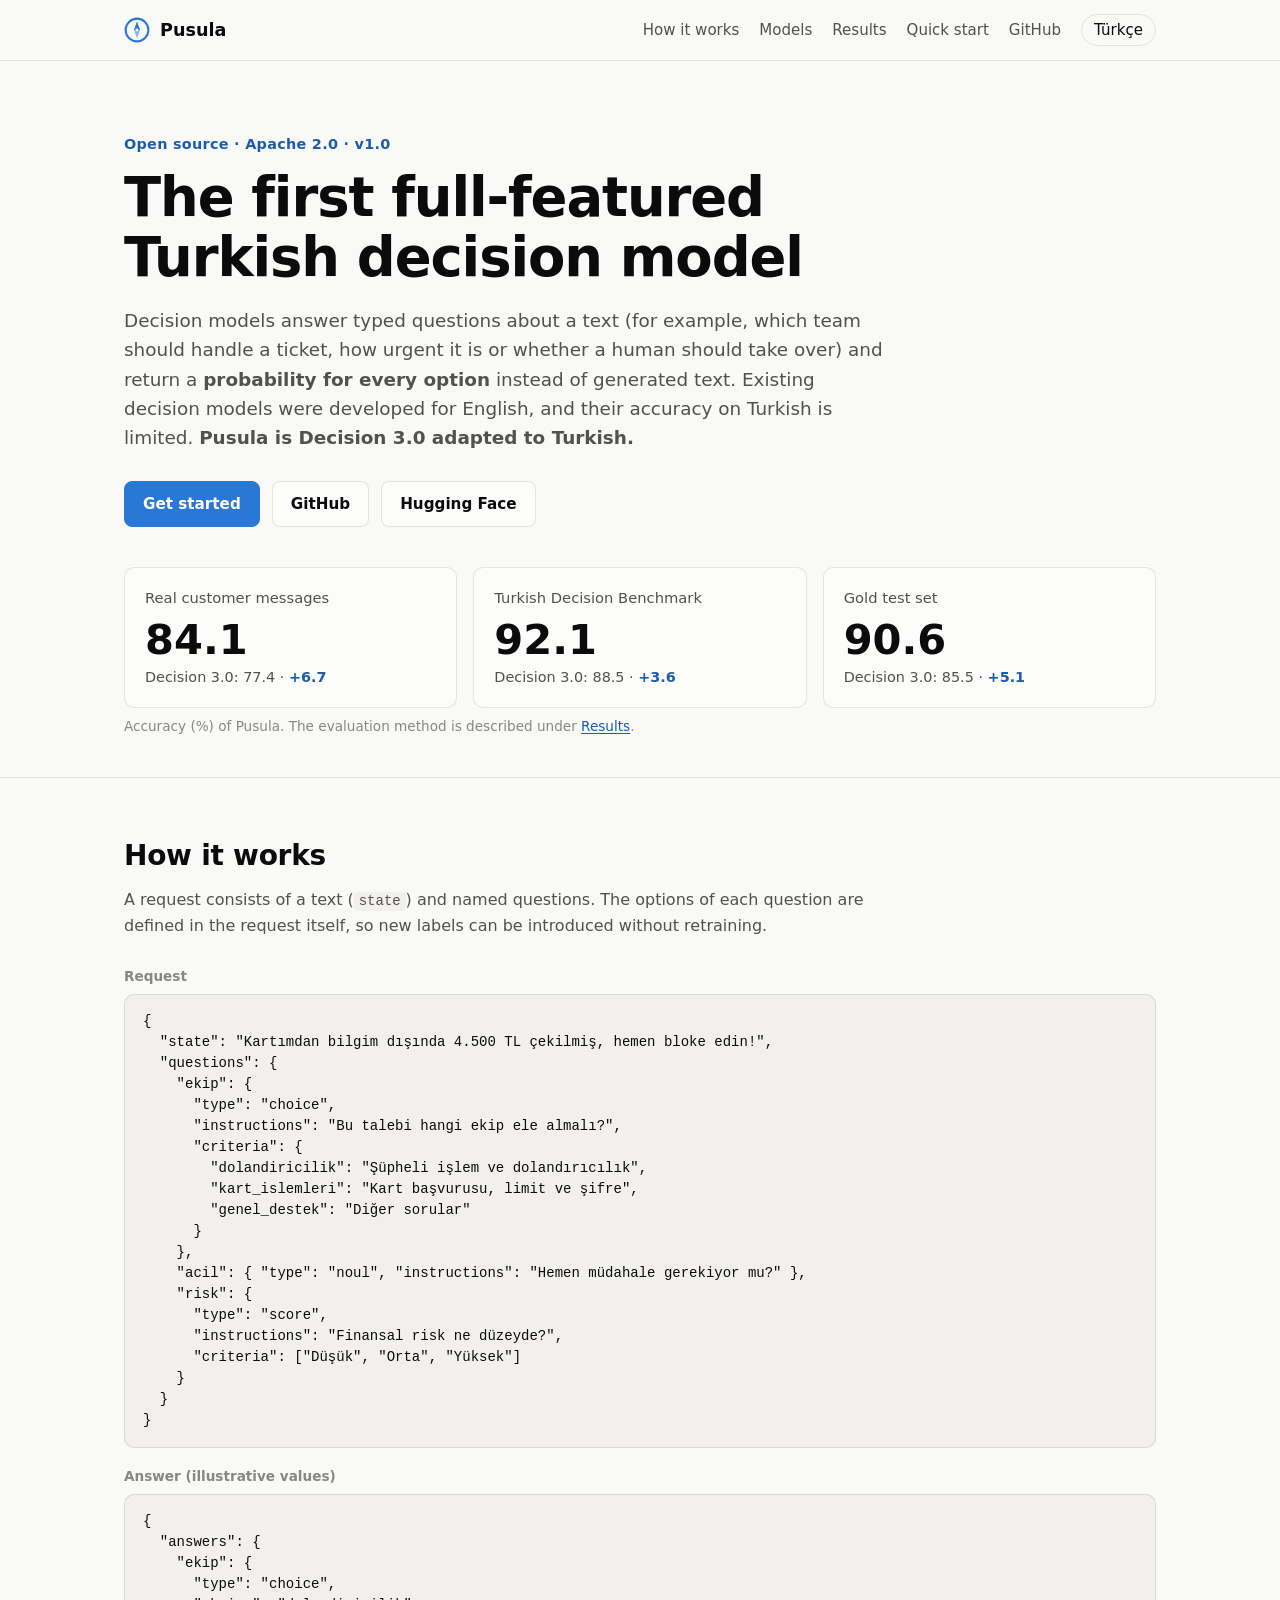
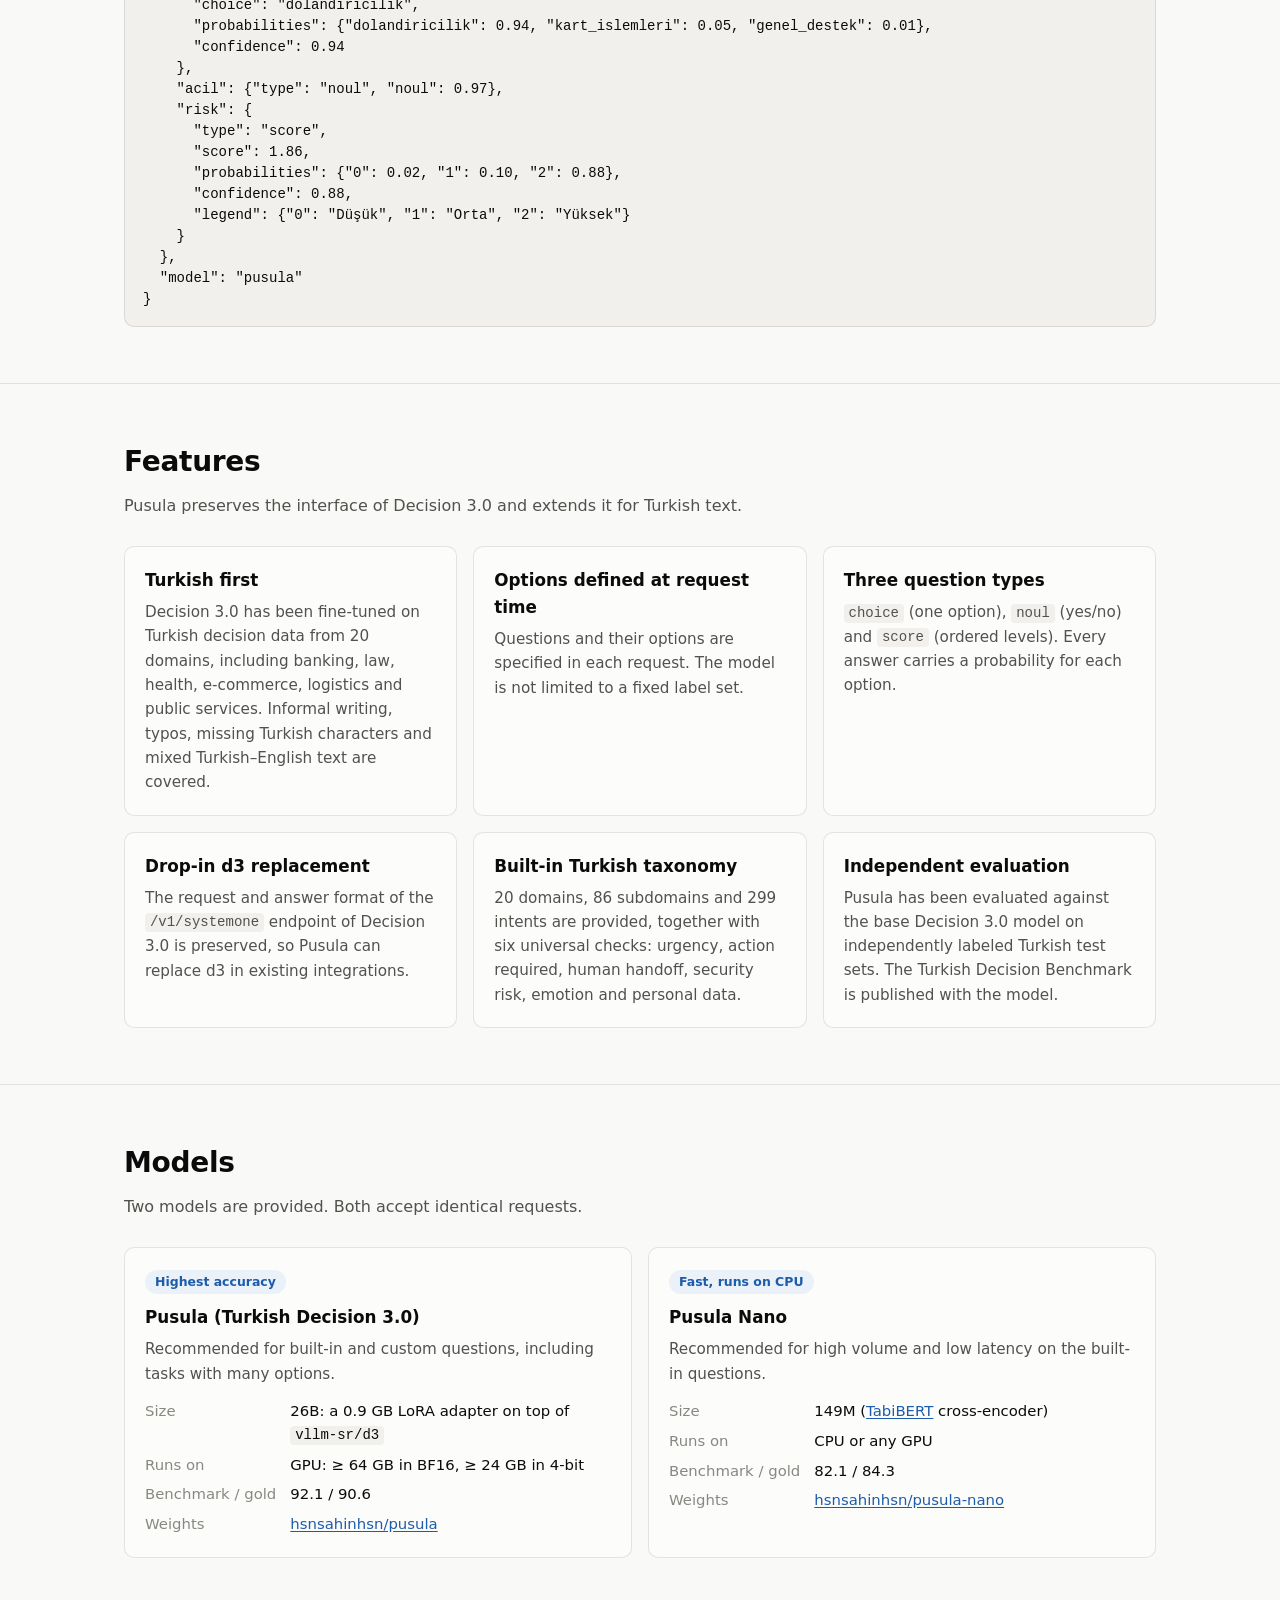
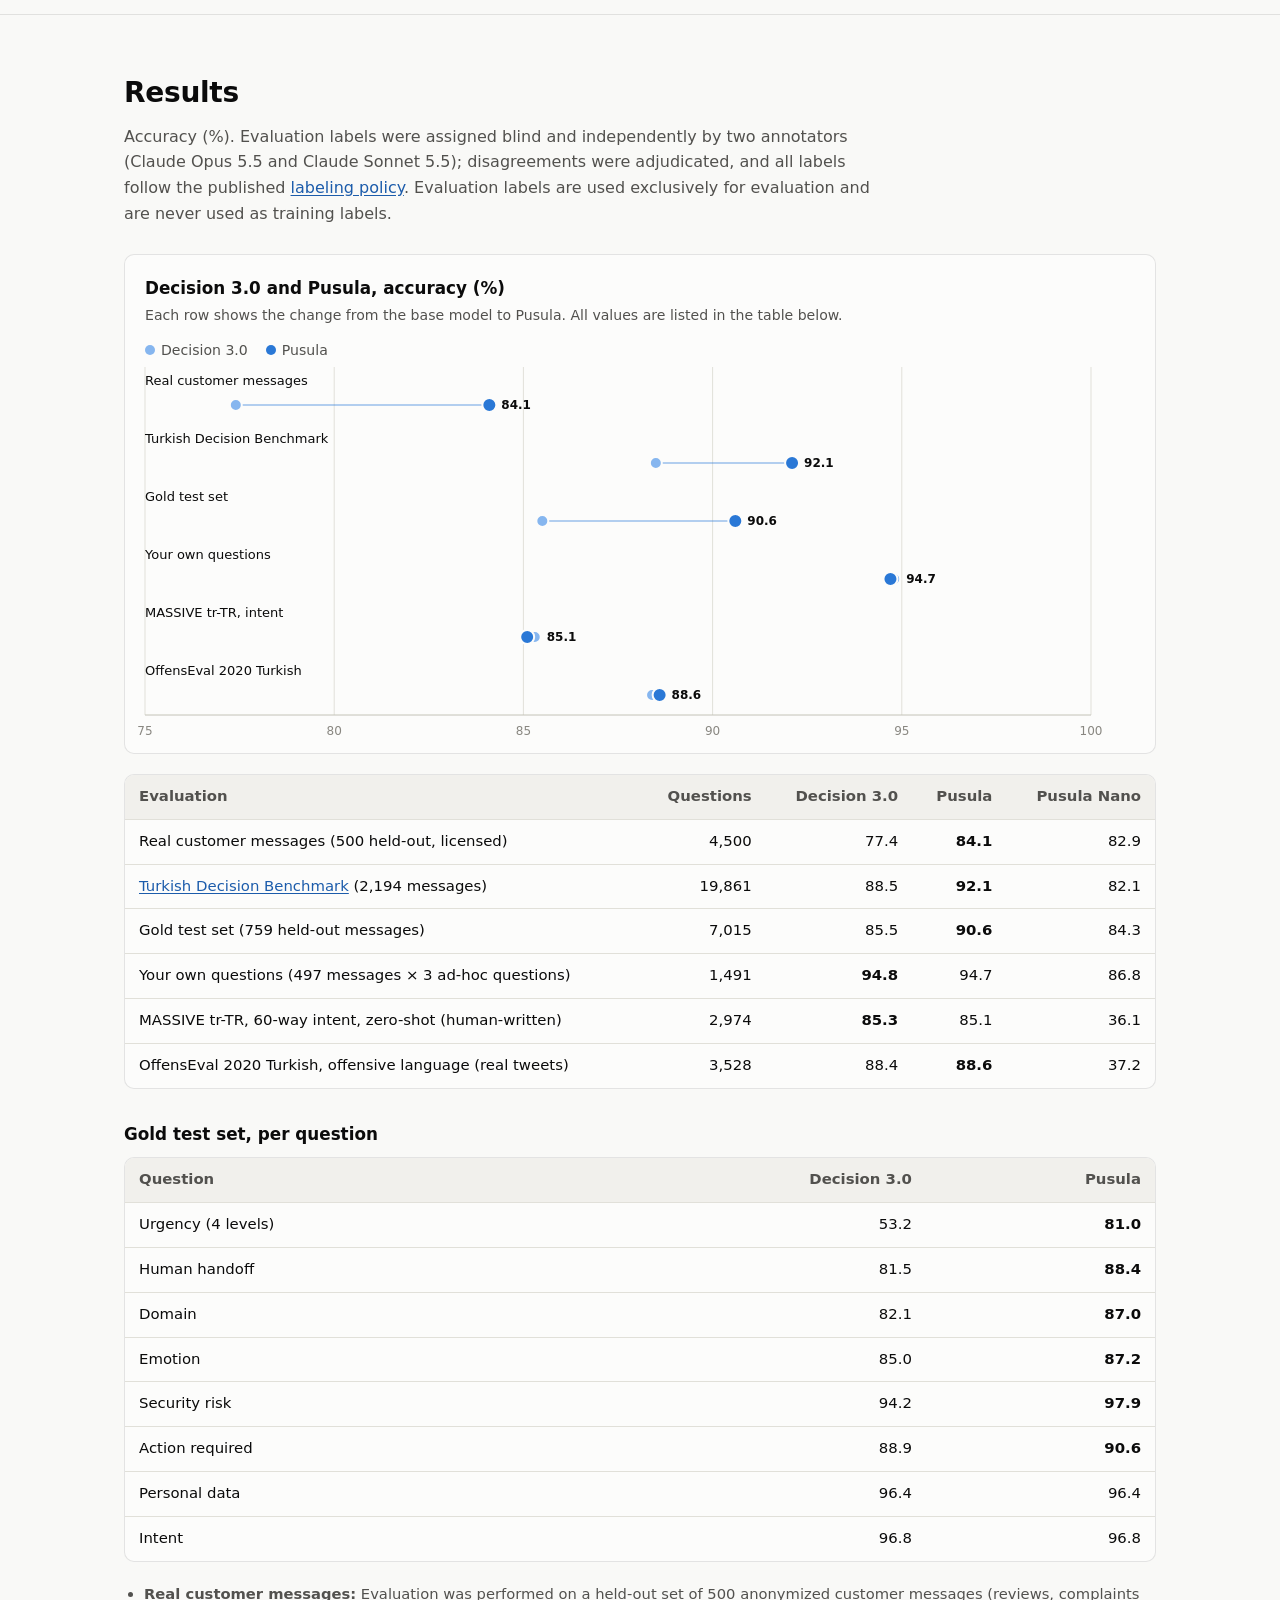
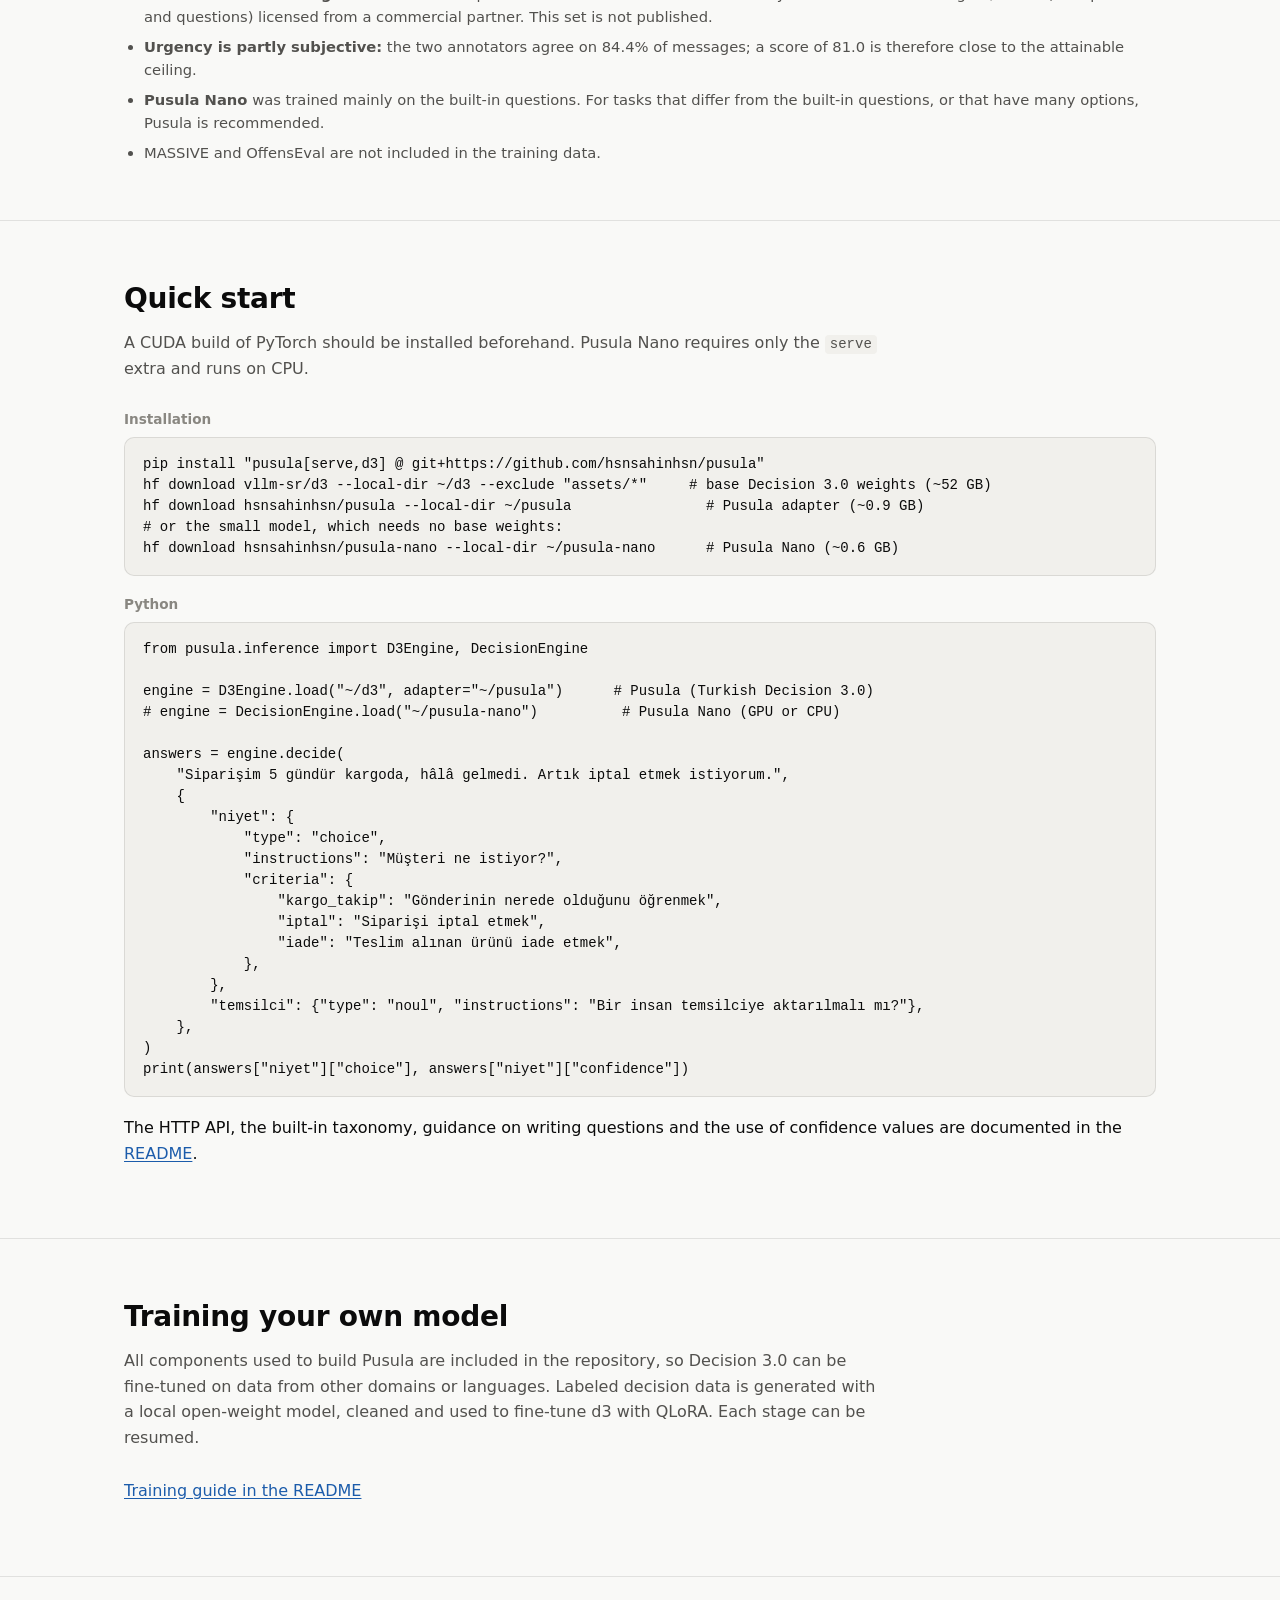
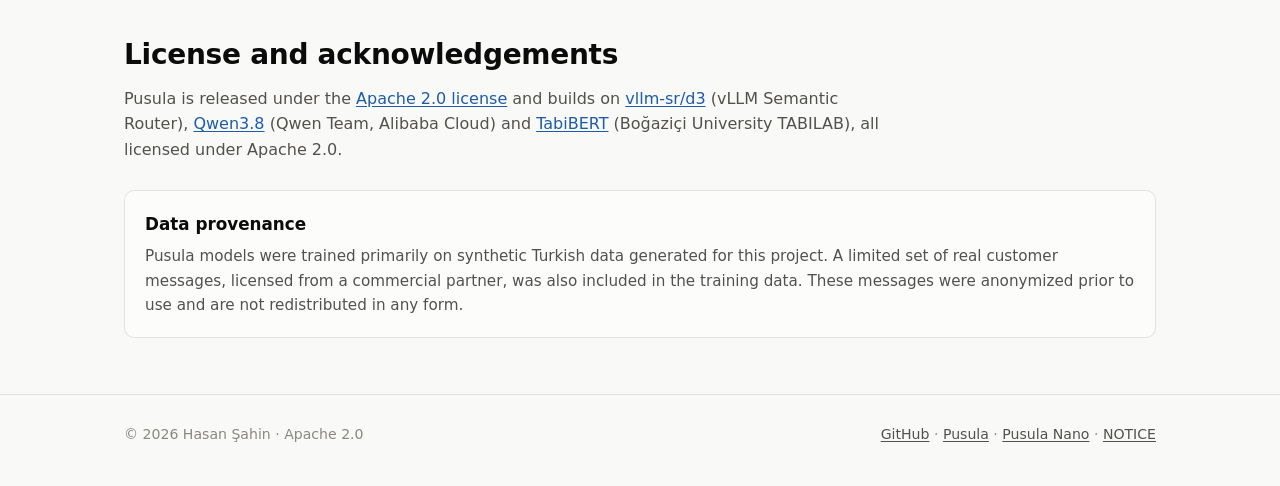
==== site/index.html @ 40d9ed38 "feat(site): bilingual project page on GitHub Pages Static page in site/ (English and Turkish; the ro" ====
<!doctype html>
<html lang="en" data-root="1">
<head>
<meta charset="utf-8">
<meta name="viewport" content="width=device-width, initial-scale=1">
<meta http-equiv="Content-Security-Policy" content="default-src 'self'; script-src 'self'; style-src 'self'; img-src 'self' data:; object-src 'none'; base-uri 'none'; form-action 'none'">
<title>Pusula: Turkish decision models</title>
<meta name="description" content="Pusula is Decision 3.0 adapted to Turkish. Pusula, Türkçeye uyarlanmış Decision 3.0'dır.">
<link rel="alternate" hreflang="en" href="https://hsnsahinhsn.github.io/pusula/en/">
<link rel="alternate" hreflang="tr" href="https://hsnsahinhsn.github.io/pusula/tr/">
<link rel="alternate" hreflang="x-default" href="https://hsnsahinhsn.github.io/pusula/">
<link rel="icon" href="assets/favicon.svg" type="image/svg+xml">
<link rel="stylesheet" href="assets/style.css">
<script src="assets/site.js"></script>
</head>
<body>
<main class="chooser">
  <div>
    <img src="assets/favicon.svg" alt="" width="56" height="56">
    <h1>Pusula</h1>
    <p>The first full-featured Turkish decision model<br><span lang="tr">İlk Türkçe tam donanımlı karar modeli</span></p>
    <div class="cta">
      <a class="btn" href="en/" data-lang="en" hreflang="en">English</a>
      <a class="btn" href="tr/" data-lang="tr" hreflang="tr" lang="tr">Türkçe</a>
    </div>
  </div>
</main>
</body>
</html>
---- site/assets/style.css ----
/* Pusula project page. No external fonts, scripts or trackers. */
:root {
  color-scheme: light;
  --page: #f9f9f7;
  --surface: #fcfcfb;
  --surface-2: #f1f0ec;
  --ink: #0b0b0b;
  --ink-2: #52514e;
  --muted: #898781;
  --grid: #e1e0d9;
  --axis: #c3c2b7;
  --border: rgba(11, 11, 11, 0.10);
  --accent: #2a78d6;
  --accent-ink: #1c5cab;
  --accent-wash: rgba(42, 120, 214, 0.08);
  /* dumbbell: one hue, two shades (validated, ordinal) */
  --base: #86b6ef;
  --pusula: #2a78d6;
  --link: rgba(42, 120, 214, 0.35);
  --radius: 10px;
  --sans: system-ui, -apple-system, "Segoe UI", Roboto, "Helvetica Neue", sans-serif;
  --mono: ui-monospace, SFMono-Regular, "SF Mono", Menlo, Consolas, "Liberation Mono", monospace;
}
@media (prefers-color-scheme: dark) {
  :root {
    color-scheme: dark;
    --page: #0d0d0d;
    --surface: #1a1a19;
    --surface-2: #232321;
    --ink: #ffffff;
    --ink-2: #c3c2b7;
    --muted: #898781;
    --grid: #2c2c2a;
    --axis: #383835;
    --border: rgba(255, 255, 255, 0.10);
    --accent: #3987e5;
    --accent-ink: #86b6ef;
    --accent-wash: rgba(57, 135, 229, 0.12);
    --base: #1c5cab;
    --pusula: #6da7ec;
    --link: rgba(109, 167, 236, 0.35);
  }
}

* { box-sizing: border-box; }
html { scroll-behavior: smooth; }
body {
  margin: 0;
  background: var(--page);
  color: var(--ink);
  font: 16px/1.6 var(--sans);
  -webkit-font-smoothing: antialiased;
}
a { color: var(--accent-ink); text-underline-offset: 2px; }
a:hover { color: var(--accent); }
code, pre { font-family: var(--mono); font-size: 0.875rem; }
:not(pre) > code { background: var(--surface-2); padding: 0.1em 0.35em; border-radius: 4px; }
:focus-visible { outline: 2px solid var(--accent); outline-offset: 2px; }

.wrap { max-width: 1080px; margin: 0 auto; padding: 0 24px; }

/* header */
.top {
  position: sticky; top: 0; z-index: 10;
  background: color-mix(in srgb, var(--page) 88%, transparent);
  backdrop-filter: blur(8px);
  border-bottom: 1px solid var(--border);
}
.top .wrap { display: flex; align-items: center; gap: 24px; height: 60px; }
.brand { display: flex; align-items: center; gap: 10px; font-weight: 650; font-size: 1.1rem; color: var(--ink); text-decoration: none; }
.brand svg { width: 26px; height: 26px; }
.nav { display: flex; gap: 20px; margin-left: auto; align-items: center; }
.nav a { color: var(--ink-2); text-decoration: none; font-size: 0.94rem; }
.nav a:hover { color: var(--ink); }
.nav .lang { border: 1px solid var(--border); border-radius: 999px; padding: 3px 12px; color: var(--ink); }
@media (max-width: 760px) { .nav a:not(.lang):not(.gh) { display: none; } }

/* hero */
.hero { padding-top: 72px; padding-bottom: 40px; }
.eyebrow { color: var(--accent-ink); font-weight: 600; font-size: 0.9rem; letter-spacing: 0.02em; margin: 0 0 12px; }
.hero h1 { font-size: clamp(2.2rem, 5vw, 3.4rem); line-height: 1.1; margin: 0 0 18px; letter-spacing: -0.02em; font-weight: 700; }
.hero .lead { font-size: 1.15rem; color: var(--ink-2); max-width: 760px; margin: 0 0 28px; }
.cta { display: flex; flex-wrap: wrap; gap: 12px; }
.btn {
  display: inline-flex; align-items: center; gap: 8px;
  padding: 10px 18px; border-radius: 8px; font-weight: 600; font-size: 0.95rem;
  text-decoration: none; border: 1px solid var(--border); color: var(--ink); background: var(--surface);
}
.btn:hover { border-color: var(--accent); color: var(--ink); }
.btn.primary { background: var(--accent); border-color: var(--accent); color: #fff; }
.btn.primary:hover { background: var(--accent-ink); border-color: var(--accent-ink); color: #fff; }
@media (prefers-color-scheme: dark) { .btn.primary:hover { background: #2a78d6; border-color: #2a78d6; } }
.btn svg { width: 18px; height: 18px; }

/* stat tiles */
.tiles { display: grid; grid-template-columns: repeat(3, 1fr); gap: 16px; margin: 40px 0 8px; }
@media (max-width: 760px) { .tiles { grid-template-columns: 1fr; } }
.tile { background: var(--surface); border: 1px solid var(--border); border-radius: var(--radius); padding: 18px 20px; }
.tile .label { color: var(--ink-2); font-size: 0.92rem; margin: 0; }
.tile .value { font-size: 2.6rem; font-weight: 650; line-height: 1.15; margin: 6px 0 2px; }
.tile .delta { margin: 0; font-size: 0.9rem; color: var(--ink-2); }
.tile .delta strong { color: var(--accent-ink); font-weight: 600; }
.note { color: var(--muted); font-size: 0.85rem; margin: 8px 0 0; }

/* sections */
section { padding: 56px 0; border-top: 1px solid var(--border); scroll-margin-top: 60px; }
section h2 { font-size: 1.75rem; margin: 0 0 8px; letter-spacing: -0.01em; }
section .sub { color: var(--ink-2); margin: 0 0 28px; max-width: 760px; }
h3 { font-size: 1.05rem; margin: 0 0 6px; }
h3.mt { margin: 32px 0 10px; }

.grid { display: grid; gap: 16px; }
.grid > *, .stack > * { min-width: 0; }
.grid.three { grid-template-columns: repeat(3, 1fr); }
.grid.two { grid-template-columns: repeat(2, 1fr); }
@media (max-width: 900px) { .grid.three { grid-template-columns: repeat(2, 1fr); } }
@media (max-width: 640px) { .grid.three, .grid.two { grid-template-columns: 1fr; } }
.card { background: var(--surface); border: 1px solid var(--border); border-radius: var(--radius); padding: 20px; }
.card p { margin: 0; color: var(--ink-2); font-size: 0.95rem; }
.card .tag { display: inline-block; font-size: 0.78rem; font-weight: 600; color: var(--accent-ink); background: var(--accent-wash); border-radius: 999px; padding: 2px 10px; margin-bottom: 10px; }
.card dl { display: grid; grid-template-columns: max-content 1fr; gap: 6px 14px; margin: 14px 0 0; font-size: 0.93rem; }
.card dt { color: var(--muted); }
.card dd { margin: 0; }

pre {
  background: var(--surface-2); border: 1px solid var(--border); border-radius: var(--radius);
  padding: 16px 18px; overflow-x: auto; line-height: 1.5; margin: 0;
}
.code-title { font-size: 0.85rem; color: var(--muted); margin: 0 0 6px; font-weight: 600; }
.stack > * + * { margin-top: 18px; }

/* tables */
.table-wrap { overflow-x: auto; background: var(--surface); border: 1px solid var(--border); border-radius: var(--radius); }
table { width: 100%; border-collapse: collapse; font-size: 0.93rem; }
th, td { padding: 10px 14px; text-align: left; border-bottom: 1px solid var(--grid); }
tr:last-child td { border-bottom: 0; }
th { color: var(--ink-2); font-weight: 600; background: var(--surface-2); }
td.num, th.num { text-align: right; font-variant-numeric: tabular-nums; white-space: nowrap; }
td.best { font-weight: 700; }
.notes { color: var(--ink-2); font-size: 0.92rem; padding-left: 20px; margin: 20px 0 0; }
.notes li + li { margin-top: 6px; }

/* dumbbell chart */
.chart { background: var(--surface); border: 1px solid var(--border); border-radius: var(--radius); padding: 20px 20px 12px; margin: 0 0 20px; position: relative; }
.chart h3 { margin: 0; }
.chart .chart-sub { color: var(--ink-2); font-size: 0.88rem; margin: 2px 0 12px; }
.legend { display: flex; gap: 18px; font-size: 0.88rem; color: var(--ink-2); margin: 0 0 6px; padding: 0; list-style: none; }
.legend li { display: inline-flex; align-items: center; gap: 6px; }
.legend .dot { width: 10px; height: 10px; border-radius: 50%; display: inline-block; }
.legend .d-base-key { background: var(--base); }
.legend .d-pusula-key { background: var(--pusula); }
.chart svg { display: block; width: 100%; height: auto; overflow: visible; }
.chart .row-label { fill: var(--ink); font-size: 13px; }
.chart .tick { fill: var(--muted); font-size: 12px; font-variant-numeric: tabular-nums; }
.chart .val { fill: var(--ink); font-size: 12px; font-weight: 600; font-variant-numeric: tabular-nums; }
.chart .gridline { stroke: var(--grid); stroke-width: 1; }
.chart .baseline { stroke: var(--axis); stroke-width: 1; }
.chart .link { stroke: var(--link); stroke-width: 2; stroke-linecap: round; }
.chart .d-base { fill: var(--base); stroke: var(--surface); stroke-width: 2; }
.chart .d-pusula { fill: var(--pusula); stroke: var(--surface); stroke-width: 2; }
.chart .row { cursor: default; }
.chart .row .hit { fill: transparent; }
.chart .row:hover .hit, .chart .row:focus .hit { fill: var(--accent-wash); }
.chart .row:focus { outline: none; }
.tooltip {
  position: absolute; pointer-events: none; z-index: 5;
  background: var(--surface); border: 1px solid var(--border); border-radius: 8px;
  box-shadow: 0 4px 16px rgba(0, 0, 0, 0.12); padding: 8px 12px; font-size: 0.85rem; min-width: 180px;
}
.tooltip[hidden] { display: none; }
.tooltip .t-title { color: var(--ink-2); margin: 0 0 4px; }
.tooltip .t-row { display: flex; align-items: center; gap: 8px; }
.tooltip .t-row strong { font-variant-numeric: tabular-nums; min-width: 2.6em; }
.tooltip .key { width: 12px; height: 2px; display: inline-block; border-radius: 1px; }

/* footer */
footer { border-top: 1px solid var(--border); padding: 28px 0 40px; color: var(--muted); font-size: 0.88rem; }
footer .wrap { display: flex; flex-wrap: wrap; gap: 8px 24px; justify-content: space-between; }
footer a { color: var(--ink-2); }

/* language chooser (root page) */
.chooser { min-height: 100vh; display: grid; place-items: center; text-align: center; }
.chooser .cta { justify-content: center; margin-top: 20px; }

@media (max-width: 640px) {
  th, td { padding: 9px 10px; }
  table.results th:nth-child(2), table.results td:nth-child(2) { display: none; }
}
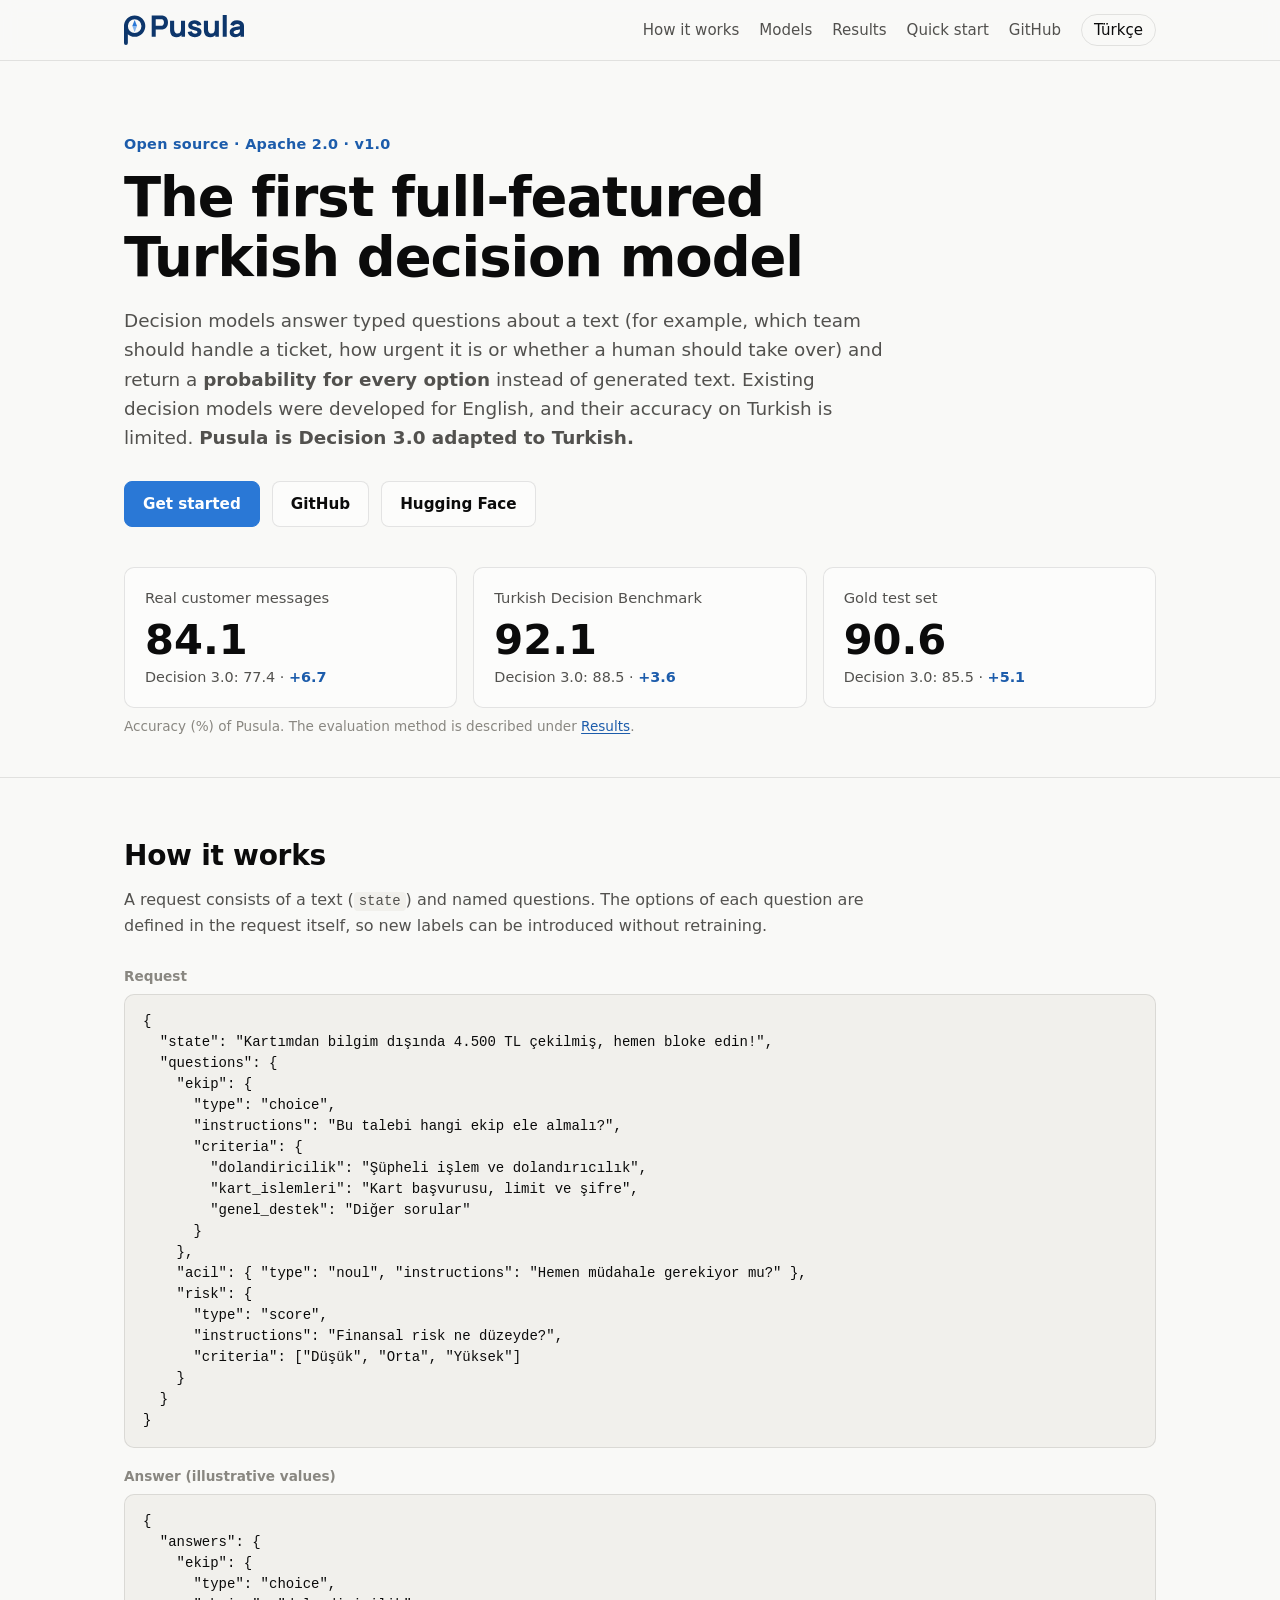
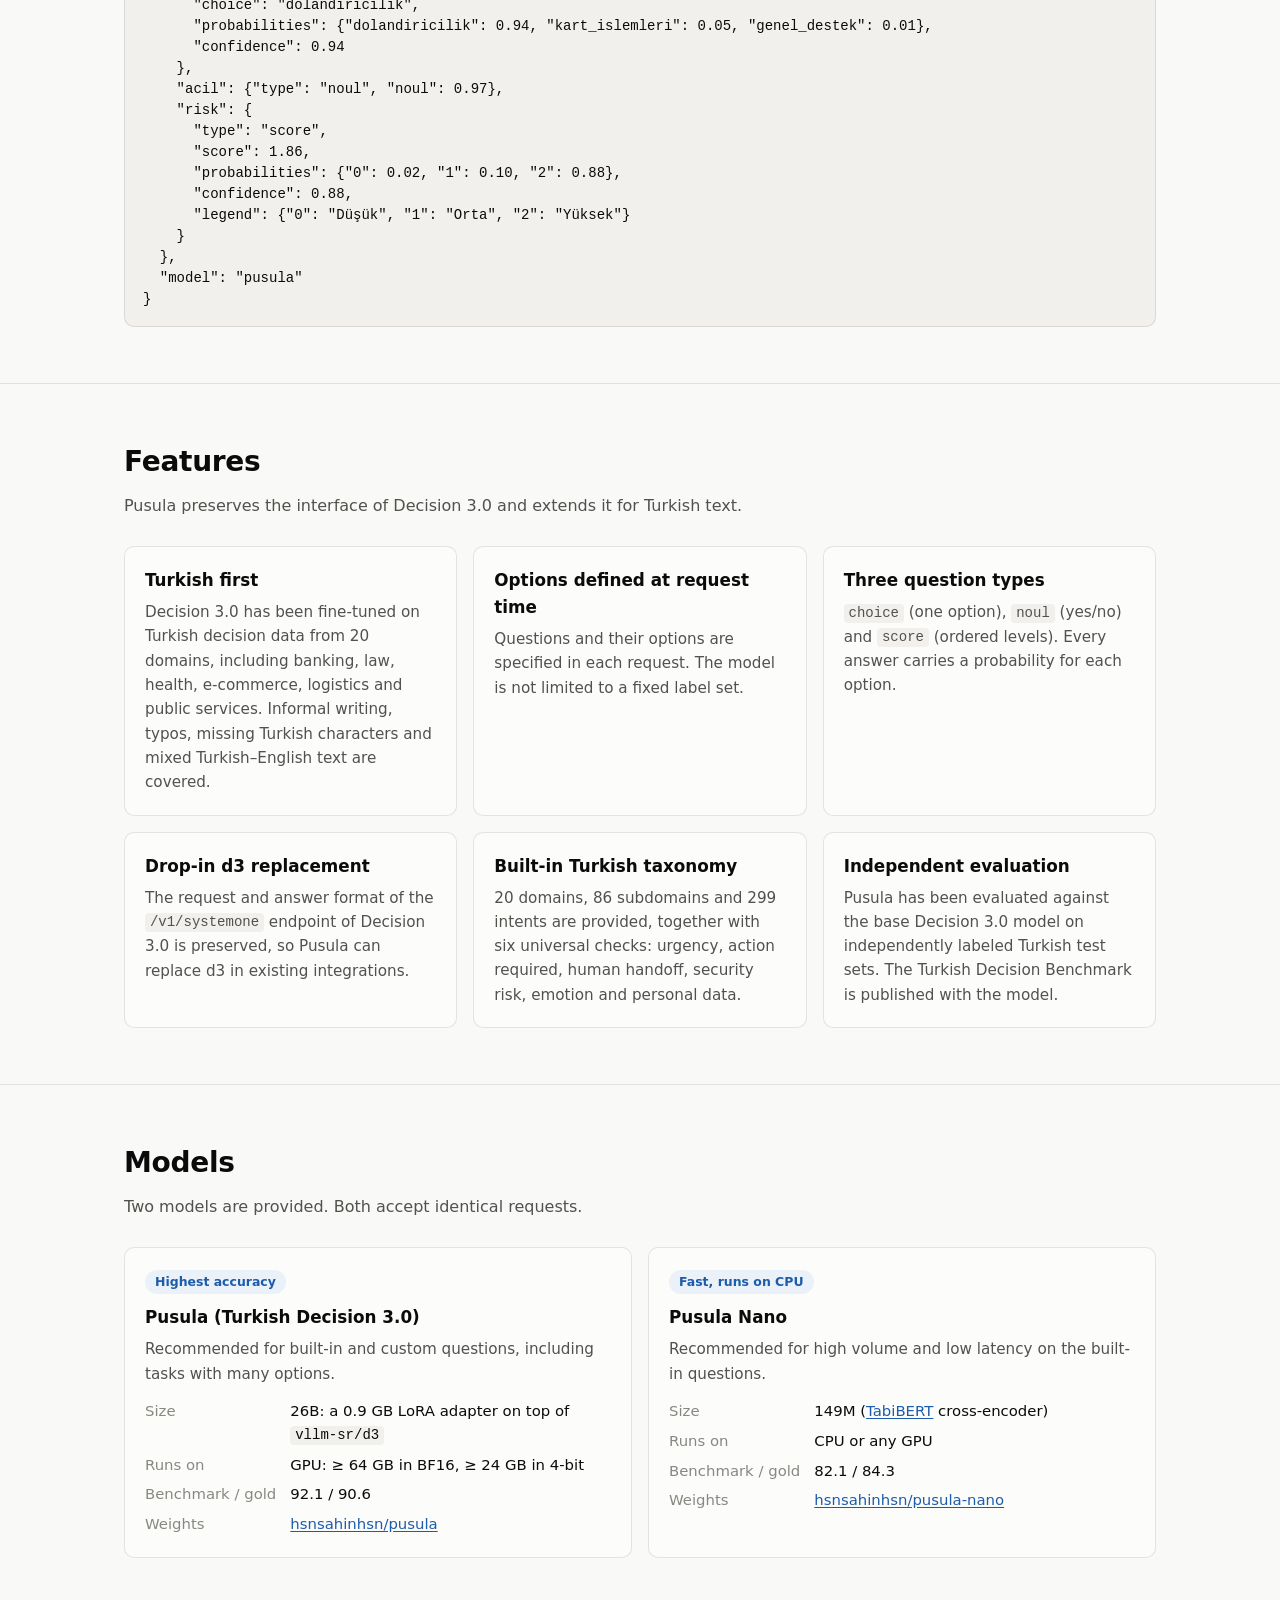
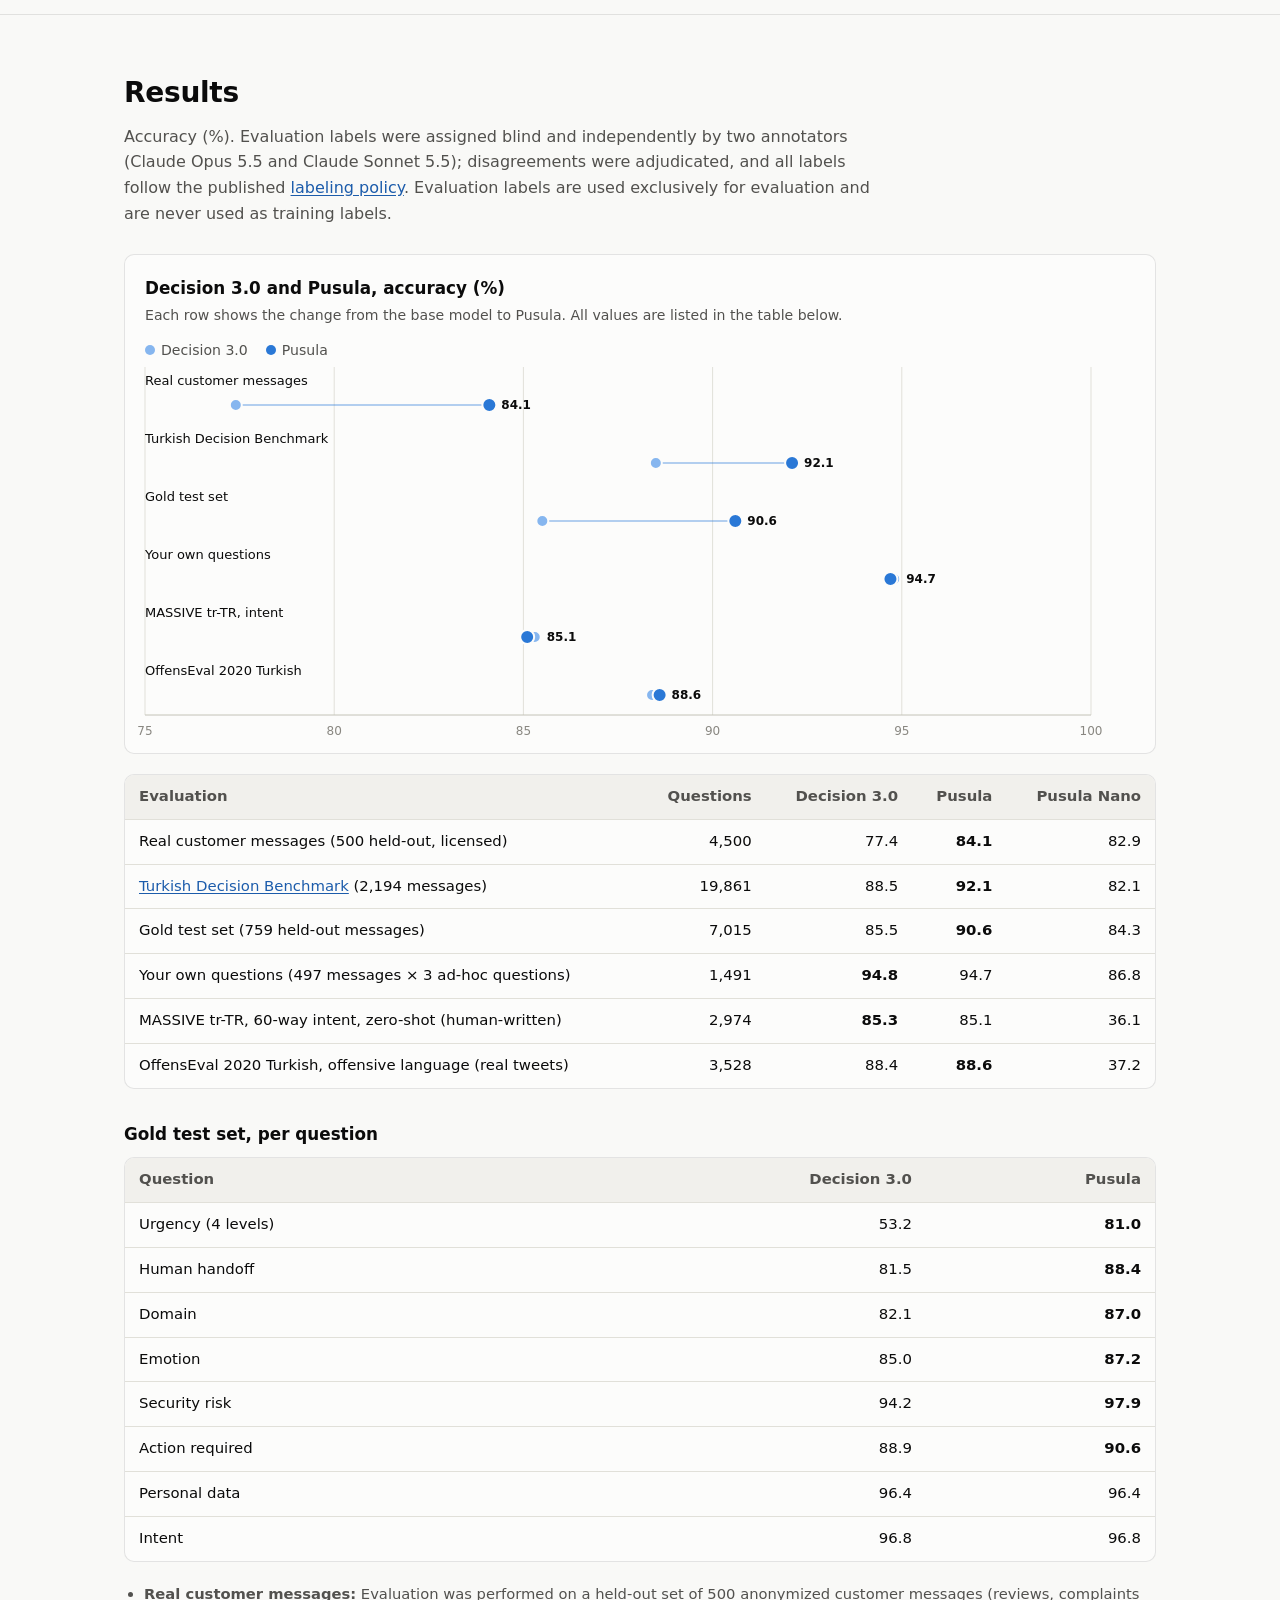
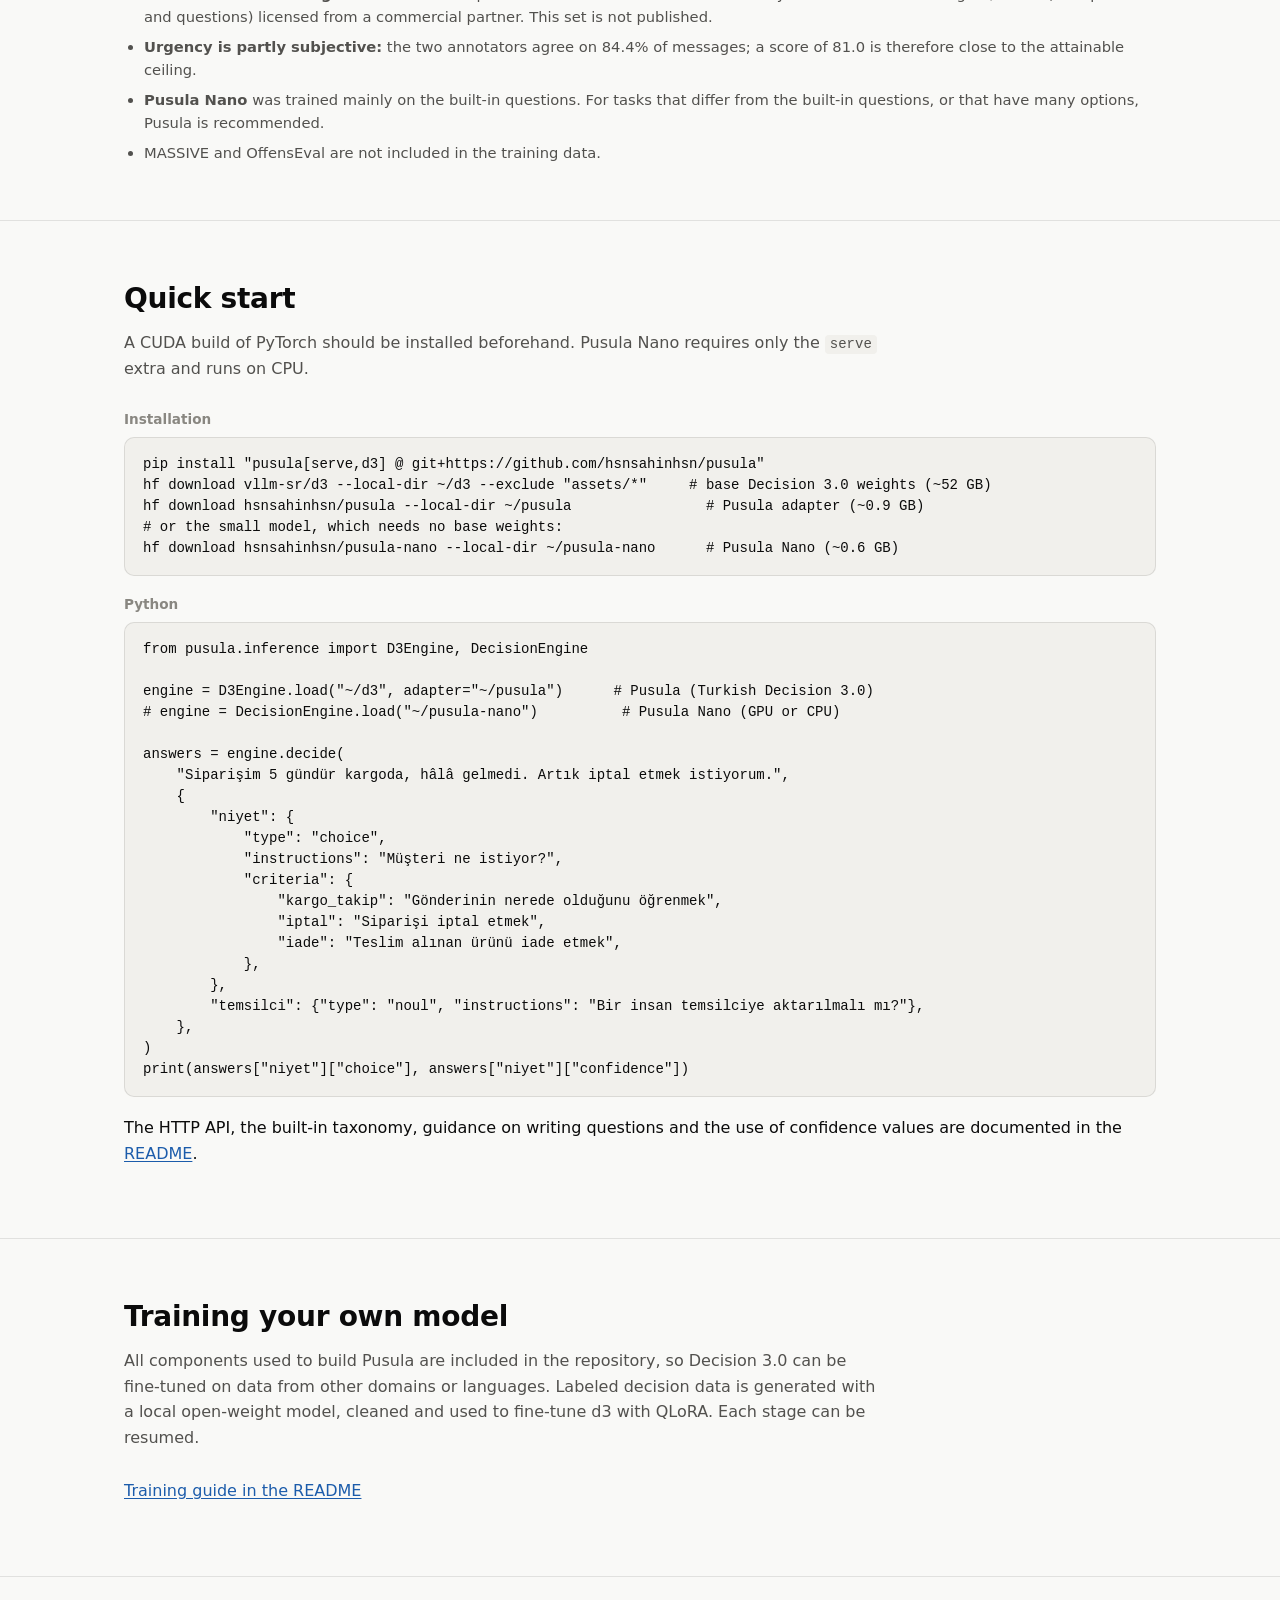
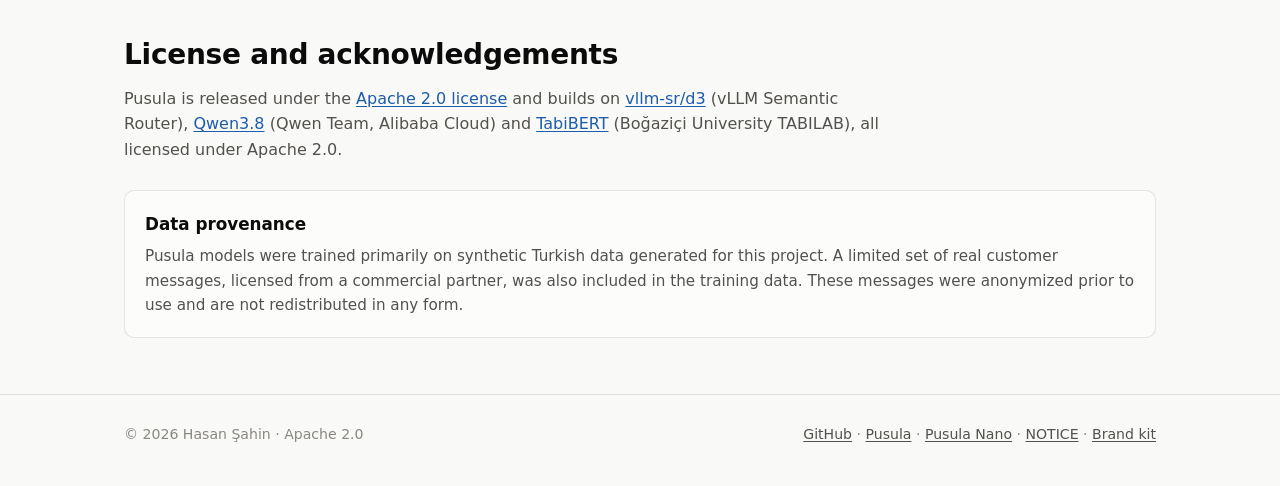
==== commit fc80be2c: "feat(brand): Pusula logo and brand kit New symbol (a "P" carrying a compass needle) and logotype (Ma" ====
--- a/site/index.html
+++ b/site/index.html
@@ -10,14 +10,15 @@
 <link rel="alternate" hreflang="tr" href="https://hsnsahinhsn.github.io/pusula/tr/">
 <link rel="alternate" hreflang="x-default" href="https://hsnsahinhsn.github.io/pusula/">
 <link rel="icon" href="assets/favicon.svg" type="image/svg+xml">
+<link rel="apple-touch-icon" href="assets/apple-touch-icon.png">
+<meta property="og:image" content="https://hsnsahinhsn.github.io/pusula/brand/pusula-social-en.png">
 <link rel="stylesheet" href="assets/style.css">
 <script src="assets/site.js"></script>
 </head>
 <body>
 <main class="chooser">
   <div>
-    <img src="assets/favicon.svg" alt="" width="56" height="56">
-    <h1>Pusula</h1>
+    <h1><picture><source srcset="brand/pusula-logo-reverse.svg" media="(prefers-color-scheme: dark)"><img src="brand/pusula-logo.svg" alt="Pusula" height="64" width="256"></picture></h1>
     <p>The first full-featured Turkish decision model<br><span lang="tr">İlk Türkçe tam donanımlı karar modeli</span></p>
     <div class="cta">
       <a class="btn" href="en/" data-lang="en" hreflang="en">English</a>
--- a/site/assets/style.css
+++ b/site/assets/style.css
@@ -68,7 +68,7 @@
 }
 .top .wrap { display: flex; align-items: center; gap: 24px; height: 60px; }
 .brand { display: flex; align-items: center; gap: 10px; font-weight: 650; font-size: 1.1rem; color: var(--ink); text-decoration: none; }
-.brand svg { width: 26px; height: 26px; }
+.brand img { height: 30px; width: auto; display: block; }
 .nav { display: flex; gap: 20px; margin-left: auto; align-items: center; }
 .nav a { color: var(--ink-2); text-decoration: none; font-size: 0.94rem; }
 .nav a:hover { color: var(--ink); }
@@ -186,3 +186,24 @@
   th, td { padding: 9px 10px; }
   table.results th:nth-child(2), table.results td:nth-child(2) { display: none; }
 }
+
+/* brand kit page */
+.assets { display: grid; grid-template-columns: repeat(auto-fill, minmax(300px, 1fr)); gap: 16px; }
+.asset { background: var(--surface); border: 1px solid var(--border); border-radius: var(--radius); overflow: hidden; }
+.asset .view { height: 180px; display: grid; place-items: center; padding: 24px; background: #f9f9f7; }
+.asset .view.navy { background: #0d366b; }
+.asset .view.ink { background: #121212; }
+.asset .view img { width: 100%; height: 132px; object-fit: contain; display: block; }
+.asset .meta { padding: 12px 16px; display: flex; flex-wrap: wrap; gap: 6px 14px; align-items: baseline; font-size: 0.9rem; }
+.asset .meta strong { margin-right: auto; }
+.asset .meta span { color: var(--muted); }
+.swatches { display: grid; grid-template-columns: repeat(auto-fill, minmax(170px, 1fr)); gap: 16px; }
+.swatch { border: 1px solid var(--border); border-radius: var(--radius); overflow: hidden; background: var(--surface); }
+.swatch .chip { height: 84px; }
+.swatch p { margin: 0; padding: 10px 14px; font-size: 0.9rem; }
+.swatch code { background: none; padding: 0; color: var(--ink-2); }
+.chip.c1 { background: #0d366b; } .chip.c2 { background: #2a78d6; } .chip.c3 { background: #86b6ef; }
+.chip.c4 { background: #0b0b0b; } .chip.c5 { background: #f9f9f7; border-bottom: 1px solid var(--border); }
+.en { color: var(--muted); font-weight: 400; font-size: 0.8em; }
+.rules { color: var(--ink-2); padding-left: 20px; margin: 0; }
+.rules li + li { margin-top: 6px; }
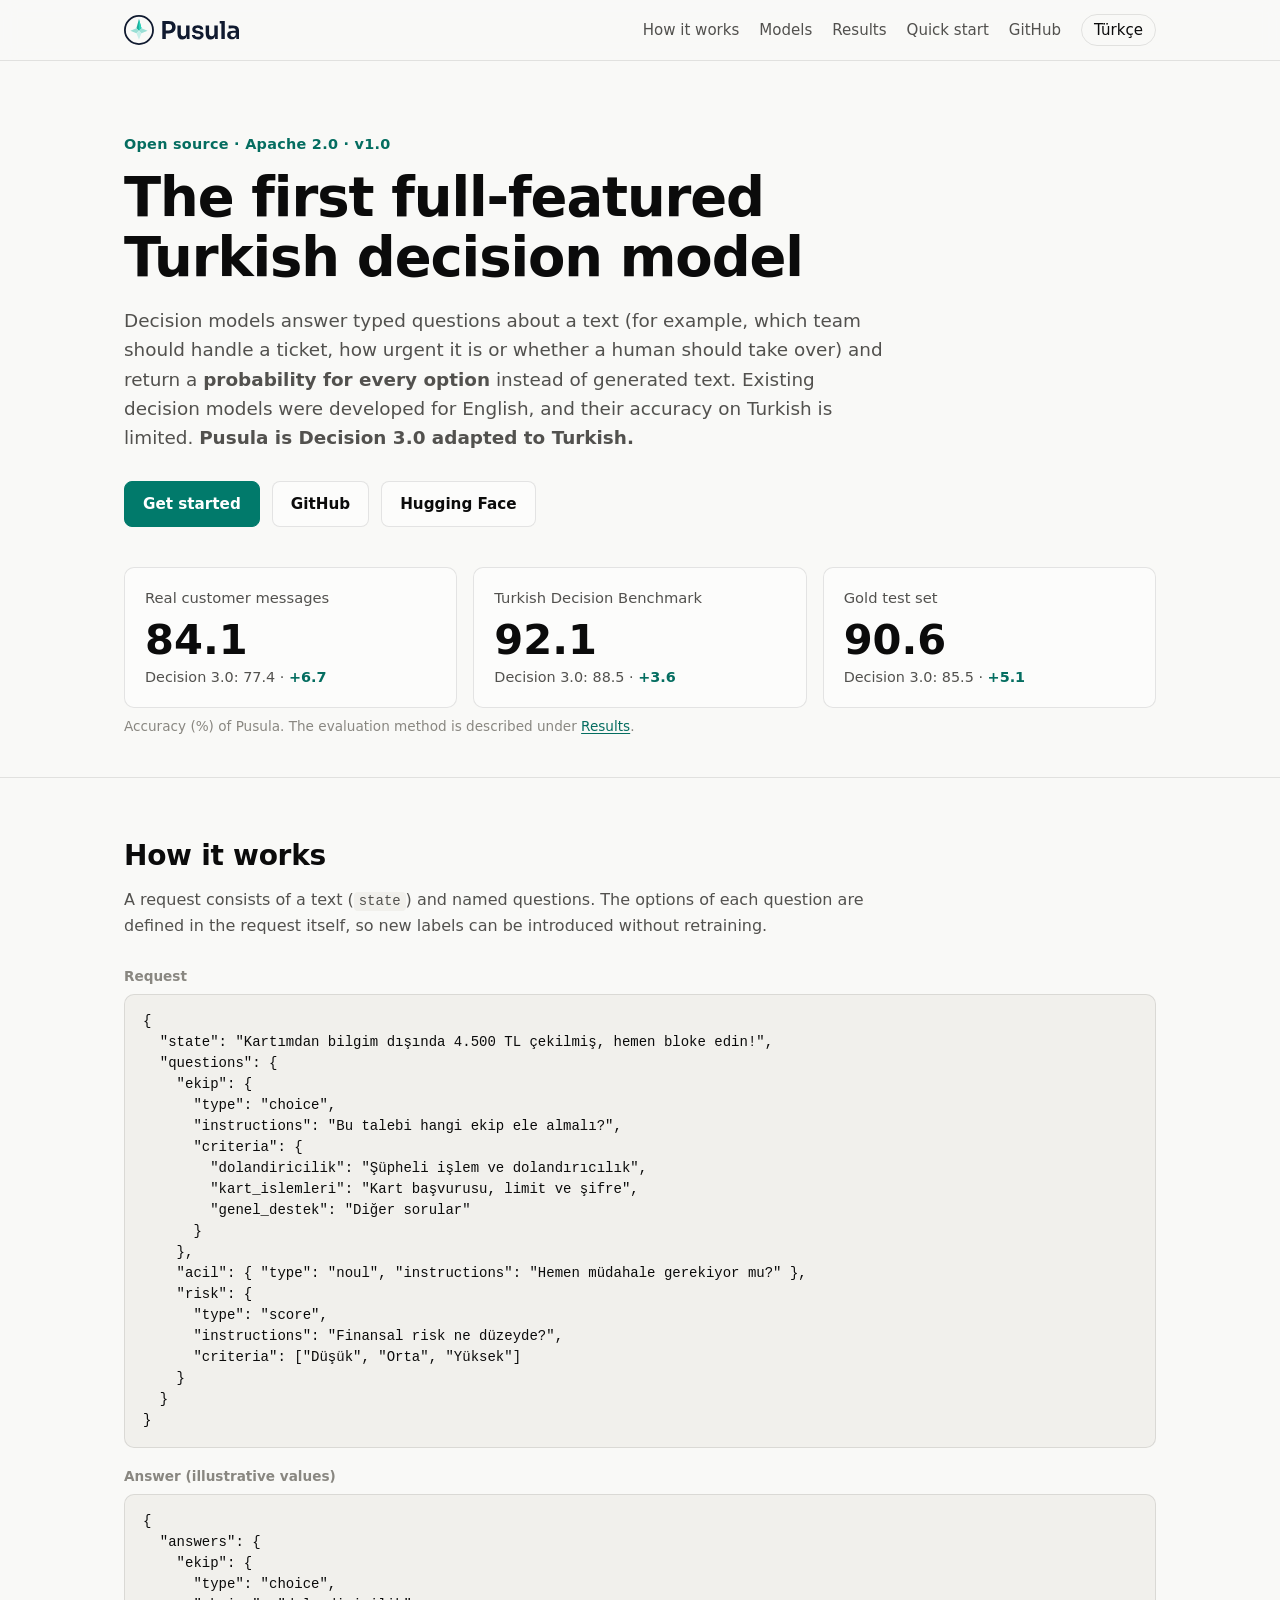
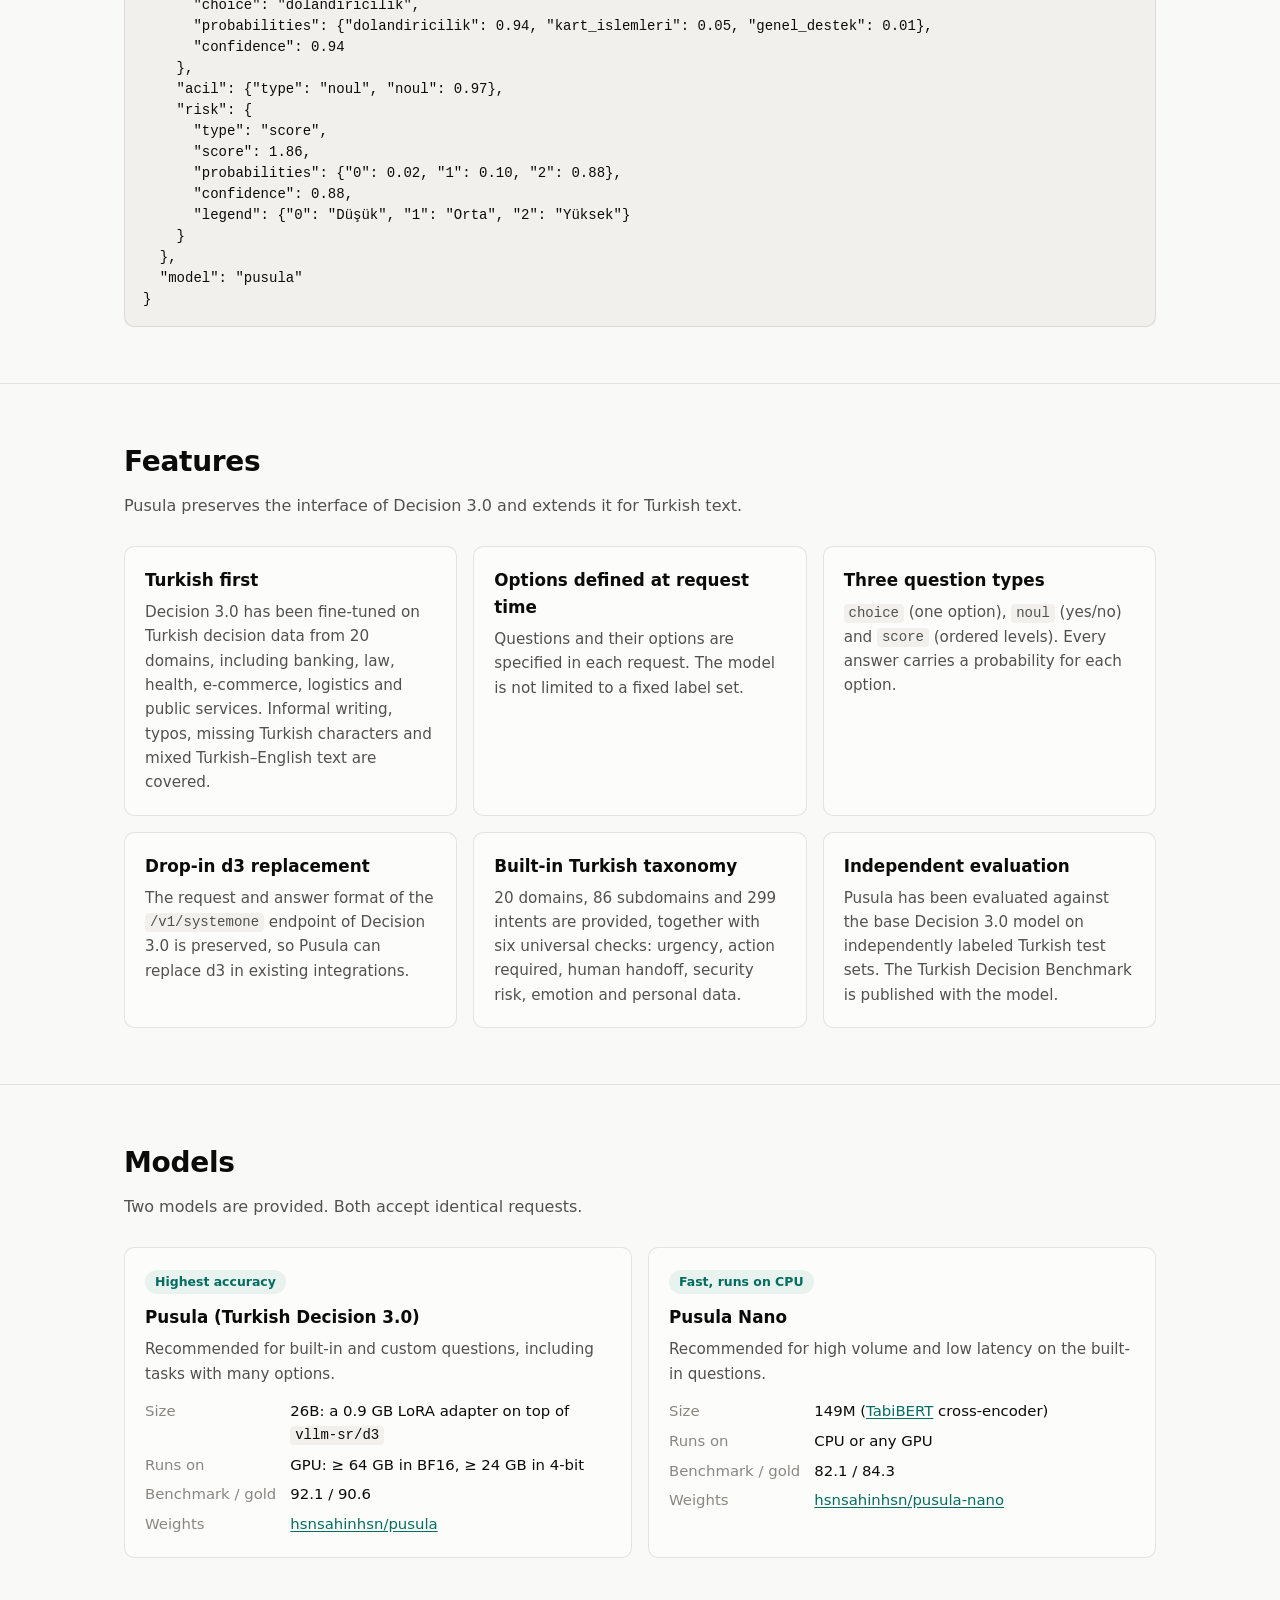
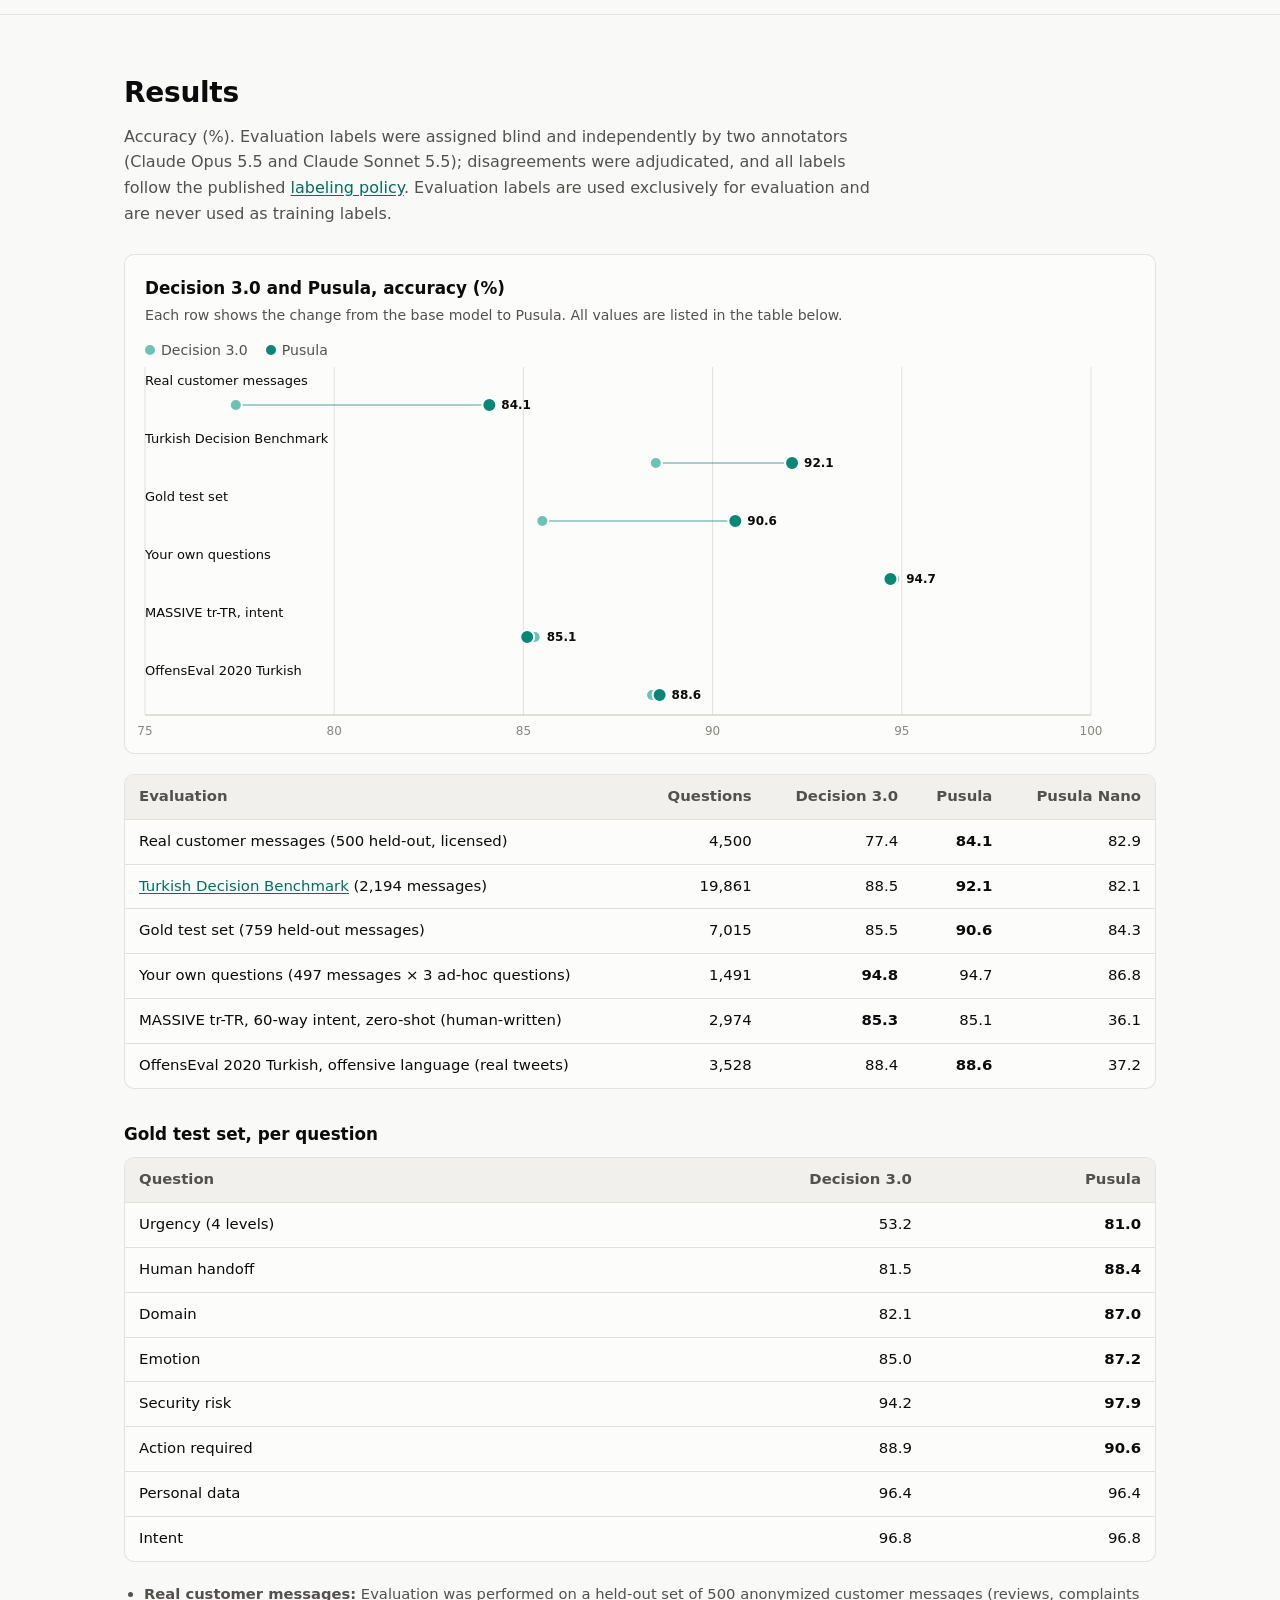
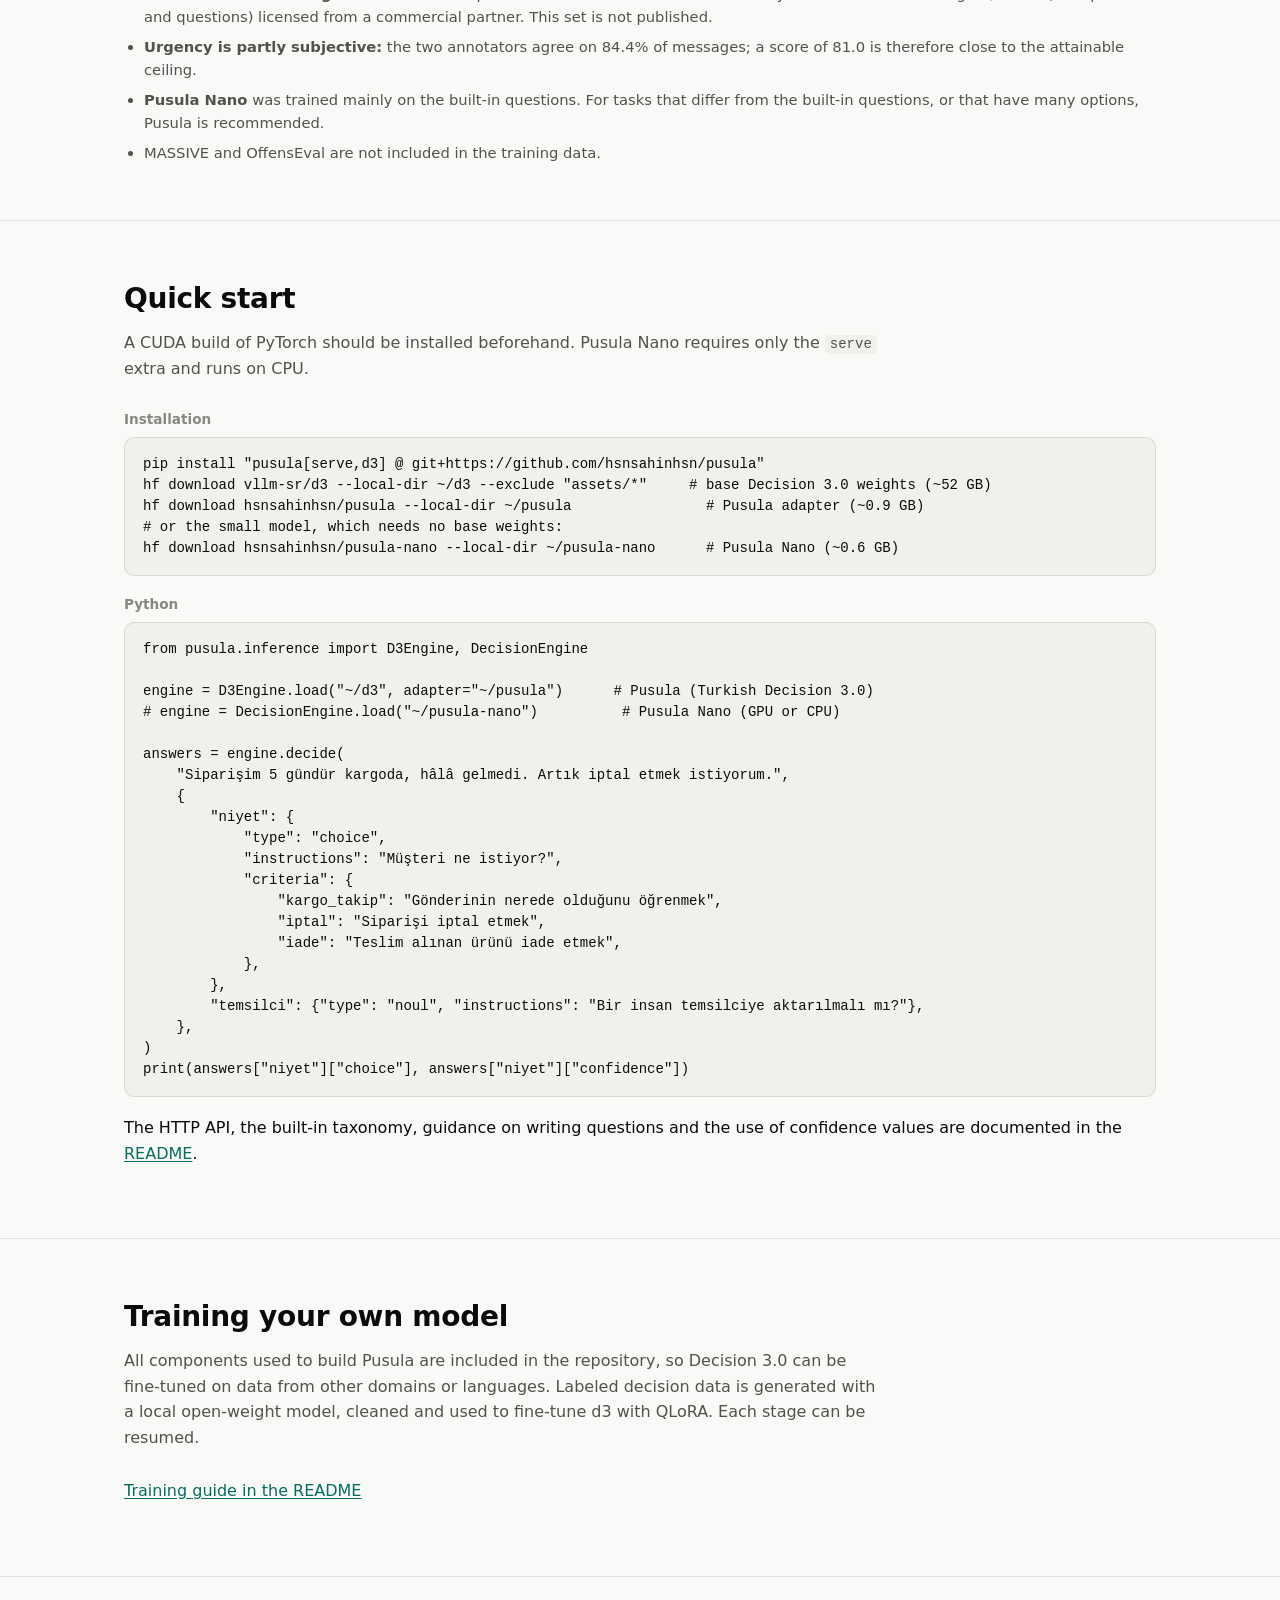
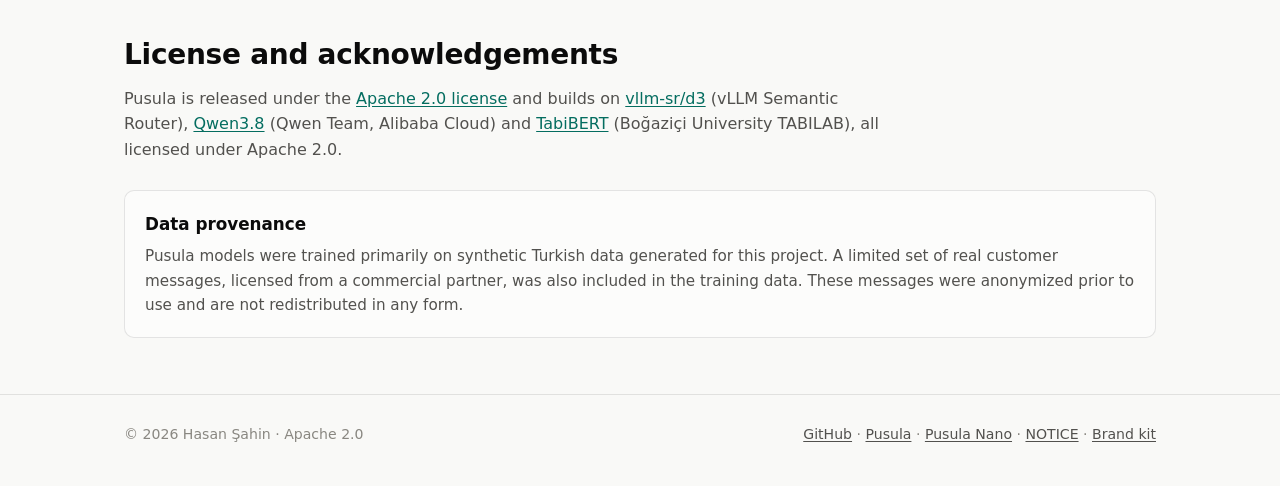
==== commit 5bff742c: "feat(brand): compass rose logo, Sora logotype, turquoise palette The symbol is now a four-point comp" ====
--- a/site/index.html
+++ b/site/index.html
@@ -18,7 +18,7 @@
 <body>
 <main class="chooser">
   <div>
-    <h1><picture><source srcset="brand/pusula-logo-reverse.svg" media="(prefers-color-scheme: dark)"><img src="brand/pusula-logo.svg" alt="Pusula" height="64" width="256"></picture></h1>
+    <h1><picture><source srcset="brand/pusula-logo-reverse.svg" media="(prefers-color-scheme: dark)"><img src="brand/pusula-logo.svg" alt="Pusula" height="64" width="246"></picture></h1>
     <p>The first full-featured Turkish decision model<br><span lang="tr">İlk Türkçe tam donanımlı karar modeli</span></p>
     <div class="cta">
       <a class="btn" href="en/" data-lang="en" hreflang="en">English</a>
--- a/site/assets/style.css
+++ b/site/assets/style.css
@@ -10,13 +10,14 @@
   --grid: #e1e0d9;
   --axis: #c3c2b7;
   --border: rgba(11, 11, 11, 0.10);
-  --accent: #2a78d6;
-  --accent-ink: #1c5cab;
-  --accent-wash: rgba(42, 120, 214, 0.08);
+  --accent: #017a6b;
+  --accent-ink: #046d60;
+  --accent-wash: rgba(1, 122, 107, 0.08);
+  --on-accent: #ffffff;
   /* dumbbell: one hue, two shades (validated, ordinal) */
-  --base: #86b6ef;
-  --pusula: #2a78d6;
-  --link: rgba(42, 120, 214, 0.35);
+  --base: #6bc4b3;
+  --pusula: #088777;
+  --link: rgba(1, 122, 107, 0.35);
   --radius: 10px;
   --sans: system-ui, -apple-system, "Segoe UI", Roboto, "Helvetica Neue", sans-serif;
   --mono: ui-monospace, SFMono-Regular, "SF Mono", Menlo, Consolas, "Liberation Mono", monospace;
@@ -33,12 +34,13 @@
     --grid: #2c2c2a;
     --axis: #383835;
     --border: rgba(255, 255, 255, 0.10);
-    --accent: #3987e5;
-    --accent-ink: #86b6ef;
-    --accent-wash: rgba(57, 135, 229, 0.12);
-    --base: #1c5cab;
-    --pusula: #6da7ec;
-    --link: rgba(109, 167, 236, 0.35);
+    --accent: #28d4bc;
+    --accent-ink: #5fe0cc;
+    --accent-wash: rgba(40, 212, 188, 0.12);
+    --on-accent: #101a2f;
+    --base: #046d60;
+    --pusula: #28d4bc;
+    --link: rgba(95, 224, 204, 0.35);
   }
 }
 
@@ -87,9 +89,8 @@
   text-decoration: none; border: 1px solid var(--border); color: var(--ink); background: var(--surface);
 }
 .btn:hover { border-color: var(--accent); color: var(--ink); }
-.btn.primary { background: var(--accent); border-color: var(--accent); color: #fff; }
-.btn.primary:hover { background: var(--accent-ink); border-color: var(--accent-ink); color: #fff; }
-@media (prefers-color-scheme: dark) { .btn.primary:hover { background: #2a78d6; border-color: #2a78d6; } }
+.btn.primary { background: var(--accent); border-color: var(--accent); color: var(--on-accent); }
+.btn.primary:hover { background: var(--accent-ink); border-color: var(--accent-ink); color: var(--on-accent); }
 .btn svg { width: 18px; height: 18px; }
 
 /* stat tiles */
@@ -191,7 +192,7 @@
 .assets { display: grid; grid-template-columns: repeat(auto-fill, minmax(300px, 1fr)); gap: 16px; }
 .asset { background: var(--surface); border: 1px solid var(--border); border-radius: var(--radius); overflow: hidden; }
 .asset .view { height: 180px; display: grid; place-items: center; padding: 24px; background: #f9f9f7; }
-.asset .view.navy { background: #0d366b; }
+.asset .view.navy { background: #101a2f; }
 .asset .view.ink { background: #121212; }
 .asset .view img { width: 100%; height: 132px; object-fit: contain; display: block; }
 .asset .meta { padding: 12px 16px; display: flex; flex-wrap: wrap; gap: 6px 14px; align-items: baseline; font-size: 0.9rem; }
@@ -202,7 +203,7 @@
 .swatch .chip { height: 84px; }
 .swatch p { margin: 0; padding: 10px 14px; font-size: 0.9rem; }
 .swatch code { background: none; padding: 0; color: var(--ink-2); }
-.chip.c1 { background: #0d366b; } .chip.c2 { background: #2a78d6; } .chip.c3 { background: #86b6ef; }
+.chip.c1 { background: #101a2f; } .chip.c2 { background: #28d4bc; } .chip.c3 { background: #017a6b; }
 .chip.c4 { background: #0b0b0b; } .chip.c5 { background: #f9f9f7; border-bottom: 1px solid var(--border); }
 .en { color: var(--muted); font-weight: 400; font-size: 0.8em; }
 .rules { color: var(--ink-2); padding-left: 20px; margin: 0; }
